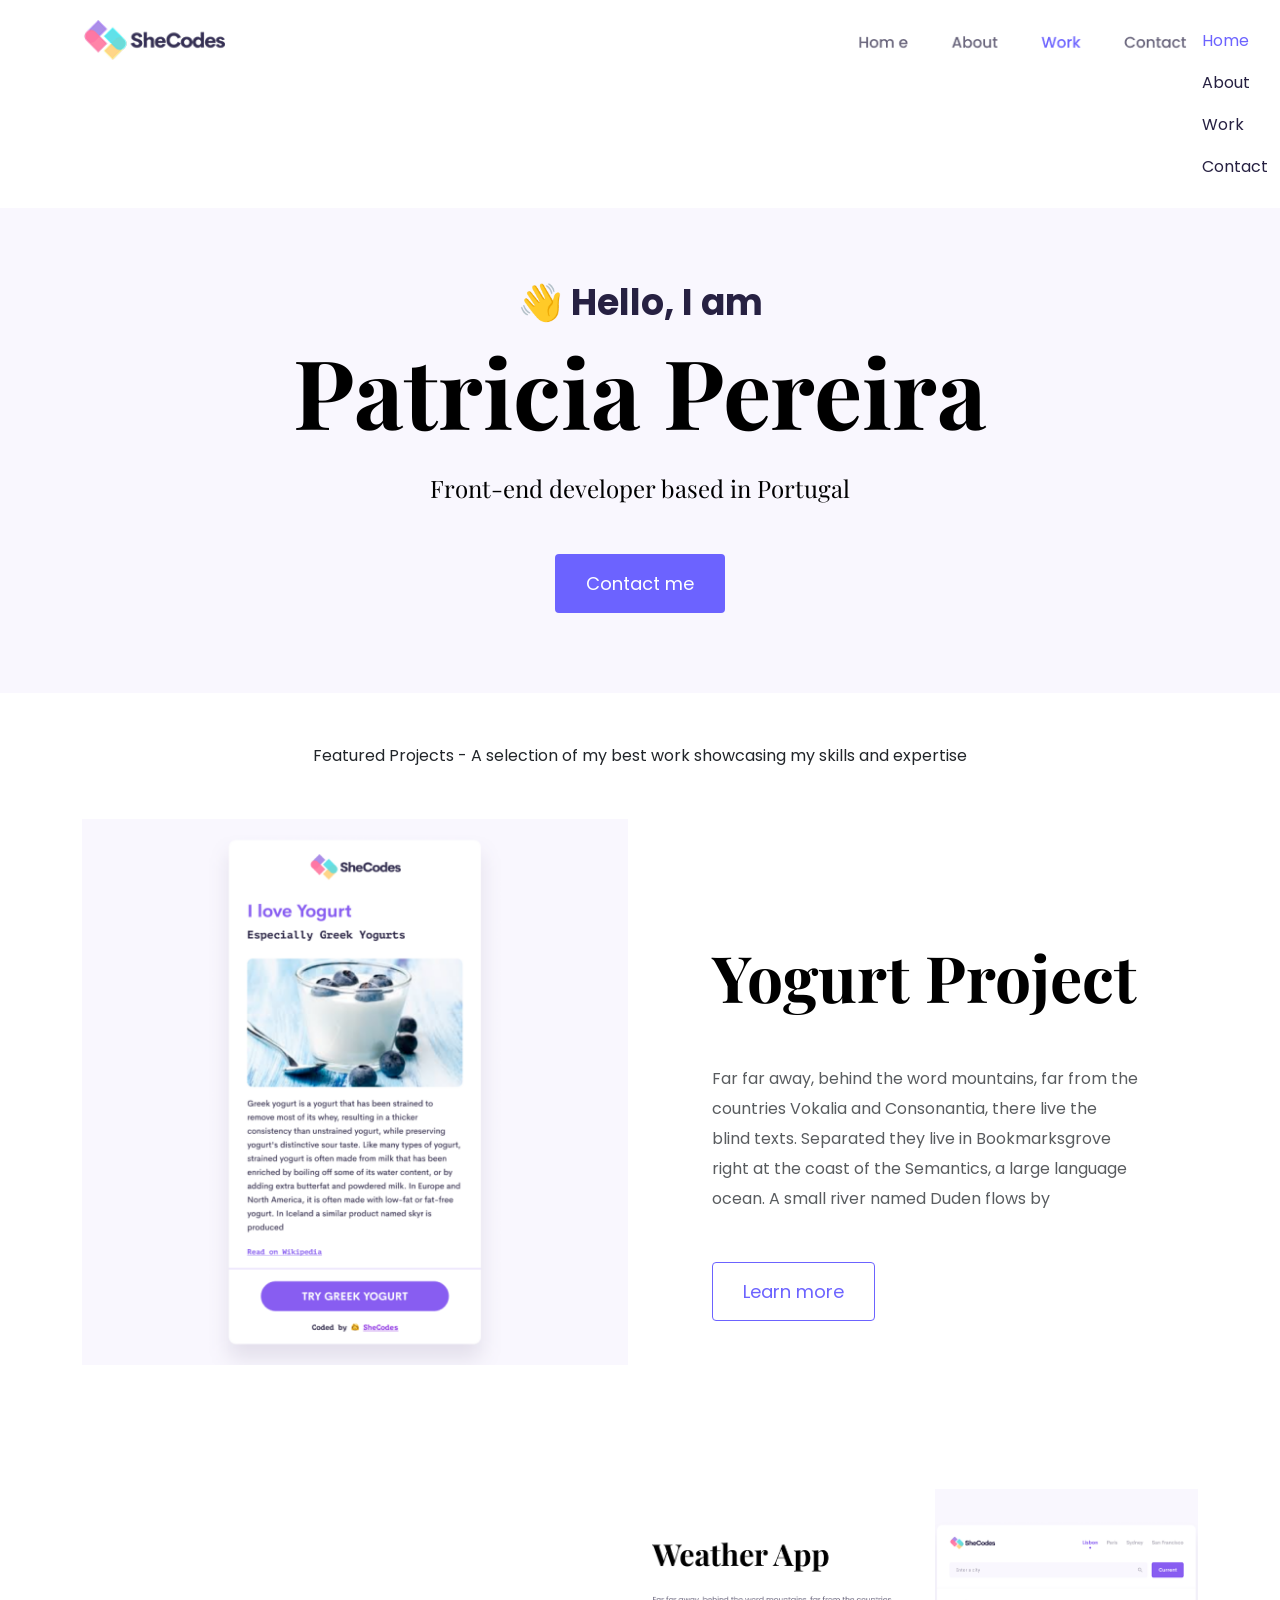
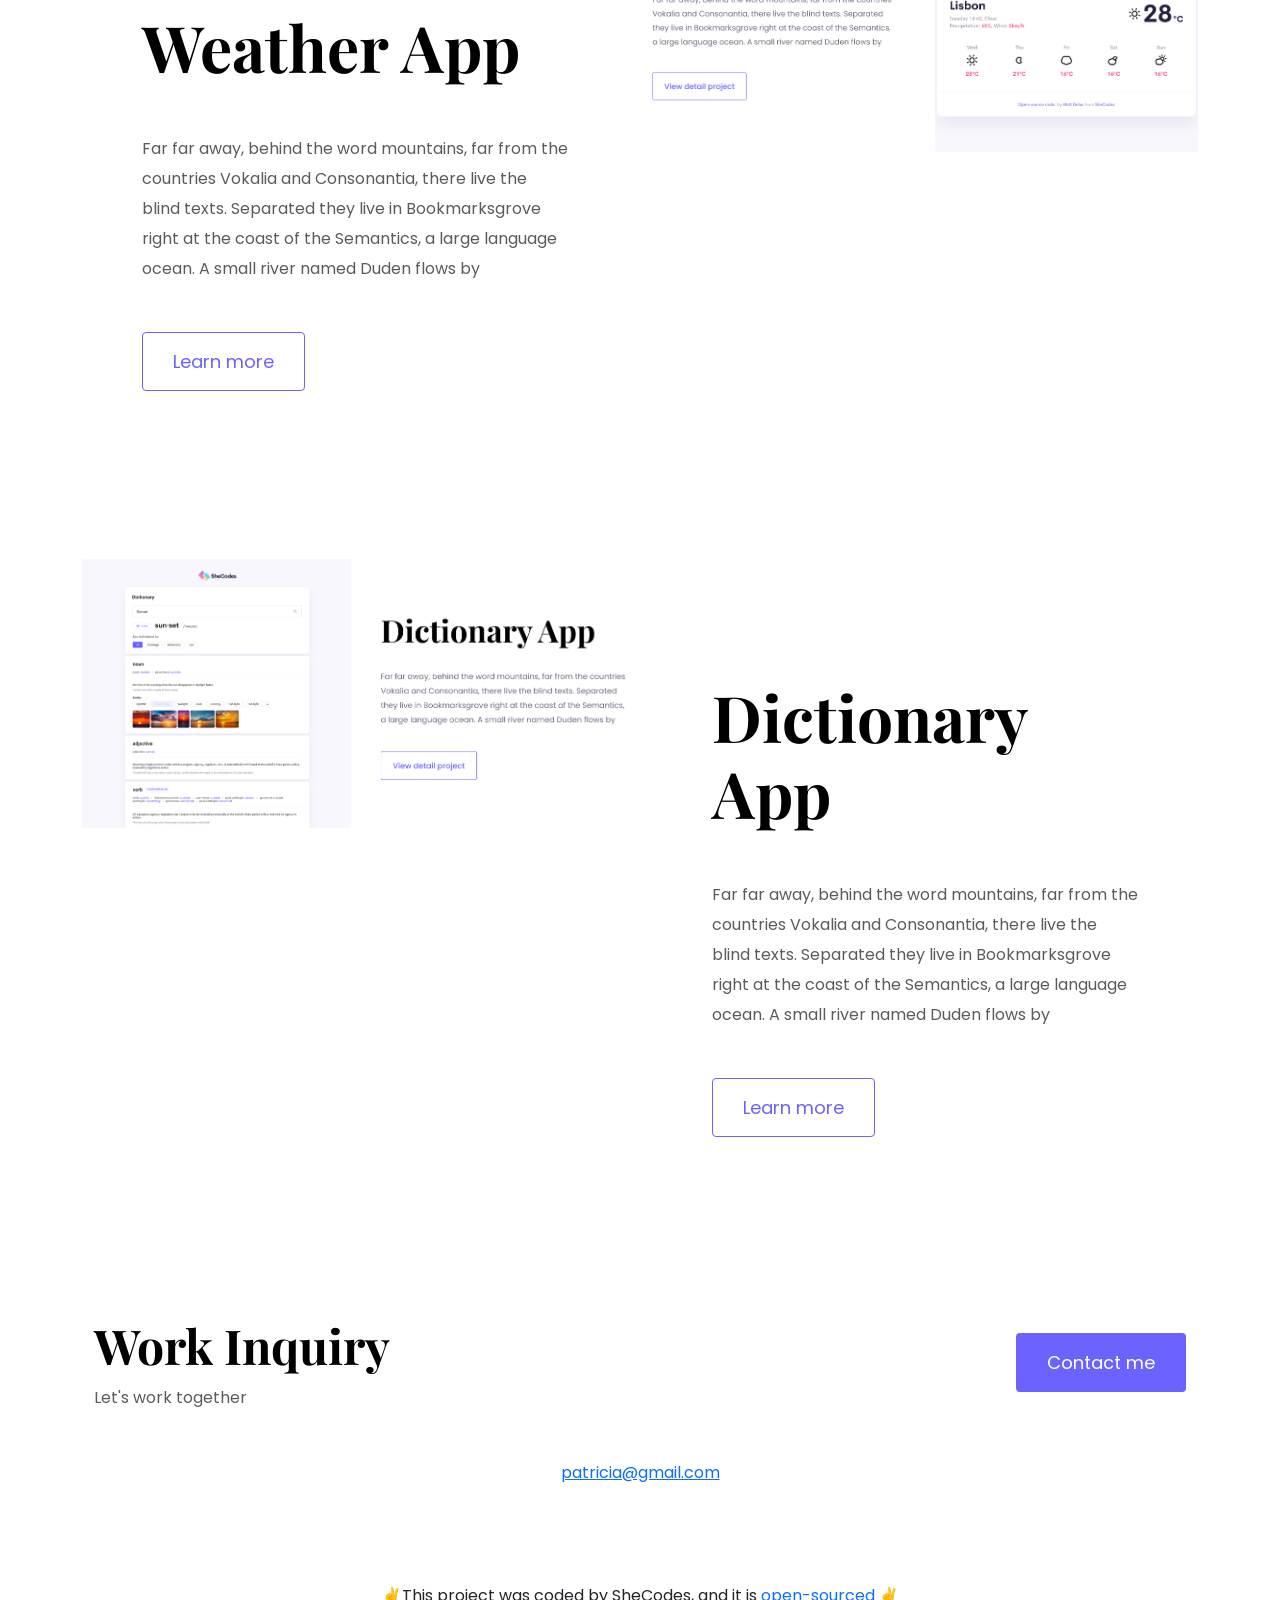
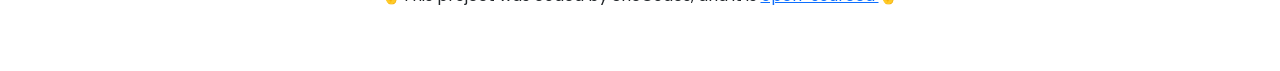
==== index.html @ 27d209f3 "Made the website SEO friendly and fixed the navigation and links" ====
<!doctype html>
<html lang="en">
  <head>
    <meta charset="UTF-8" />
    <meta http-equiv="X-UA-Compatible" content="IE=edge" />
    <meta name="viewport" content="width=device-width, initial-scale=1.0" />
    <meta
      name="description"
      content="Patricia is a front-end engineer based in Portugal"
    />
    <title>Front-end developer-Patricia Pereira</title>

    <link
      href="https://cdn.jsdelivr.net/npm/bootstrap@5.0.0-beta2/dist/css/bootstrap.min.css"
      rel="stylesheet"
      integrity="sha384-BmbxuPwQa2lc/FVzBcNJ7UAyJxM6wuqIj61tLrc4wSX0szH/Ev+nYRRuWlolflfl"
      crossorigin="anonymous"
    />
    <link rel="preconnect" href="https://fonts.gstatic.com" />
    <link
      href="https://fonts.googleapis.com/css2?family=Playfair+Display:wght@700&family=Poppins:wght@500;700&display=swap"
      rel="stylesheet"
    />
    <link rel="stylesheet" href="styles/portfolio.css" />

    <script
      src="https://cdn.jsdelivr.net/npm/bootstrap@5.0.0-beta2/dist/js/bootstrap.bundle.min.js"
      integrity="sha384-b5kHyXgcpbZJO/tY9Ul7kGkf1S0CWuKcCD38l8YkeH8z8QjE0GmW1gYU5S9FOnJ0"
      crossorigin="anonymous"
    ></script>
    <script
      src="https://kit.fontawesome.com/ddc3ee268a.js"
      crossorigin="anonymous"
    ></script>
  </head>
  <body>
    <div class="container">
      <nav class="d-flex justify-content-between">
        <a href="/" title="Homepage">
          <img
            src="images/logo.png"
            class="logo d-none d-md-block"
            alt="Patricia logo"
          />
          <img
            src="images/logo-small.jpg"
            class="logo d-block d-md-none"
            alt="Patricia logo"
          />
        </a>
        <ul>
          <li class="active">
            <a href="/" title="Homepage"> Home</a>
          </li>
          <li>
            <a href="/about.html" title="About Patricia"> About</a>
          </li>
          <li>
            <a href="/work.html" title="Patricia's work"> Work</a>
          </li>
          <li>
            <a href="/contact.html" title="Contact Patricia"> Contact</a>
          </li>
        </ul>
      </nav>
    </div>
    <div class="hero">
      <p>👋 Hello, I am</p>
      <h1>Patricia Pereira</h1>
      <h2 class="mb-5">Front-end developer based in Portugal</h2>
      <div>
        <a href="/contact.html" class="btn btn-branding" title="contact me"
          >Contact me</a
        >
      </div>
    </div>
    <p class="text-center m-5">
      Featured Projects - A selection of my best work showcasing my skills and
      expertise
    </p>
    <div class="container">
      <div class="row mb-5">
        <div class="col d-none d-lg-block">
          <img
            src="images/yogurt.png"
            class="img-fluid"
            alt="Yogurt project preview"
          />
        </div>
        <div class="col">
          <div class="project-desciption">
            <h2 class="mb-5">Yogurt Project</h2>
            <p class="mb-5 text-muted">
              Far far away, behind the word mountains, far from the countries
              Vokalia and Consonantia, there live the blind texts. Separated
              they live in Bookmarksgrove right at the coast of the Semantics, a
              large language ocean. A small river named Duden flows by
            </p>
            <a href="/work.html" class="btn btn-branding-outline">
              Learn more
            </a>
          </div>
        </div>
      </div>
      <div class="row mb-5">
        <div class="col">
          <div class="project-desciption">
            <h2 class="mb-5">Weather App</h2>
            <p class="mb-5 text-muted">
              Far far away, behind the word mountains, far from the countries
              Vokalia and Consonantia, there live the blind texts. Separated
              they live in Bookmarksgrove right at the coast of the Semantics, a
              large language ocean. A small river named Duden flows by
            </p>
            <a href="/work.html" class="btn btn-branding-outline">
              Learn more
            </a>
          </div>
        </div>
        <div class="col d-none d-lg-block">
          <img
            src="images/weather.png"
            class="img-fluid"
            alt="weather project preview"
          />
        </div>
      </div>
      <div class="row">
        <div class="col d-none d-lg-block">
          <img
            src="images/dictionary.png"
            class="img-fluid"
            alt="Dictionart App preview"
          />
        </div>
        <div class="col">
          <div class="project-desciption">
            <h2 class="mb-5">Dictionary App</h2>
            <p class="mb-5 text-muted">
              Far far away, behind the word mountains, far from the countries
              Vokalia and Consonantia, there live the blind texts. Separated
              they live in Bookmarksgrove right at the coast of the Semantics, a
              large language ocean. A small river named Duden flows by
            </p>
            <a href="/work.html" class="btn btn-branding-outline">
              Learn more
            </a>
          </div>
        </div>
      </div>
      <footer class="container">
        <div class="contact-box justify-content-between mb-5 d-none d-md-flex">
          <div>
            <h3>Work Inquiry</h3>
            <p class="text-muted">Let's work together</p>
          </div>

          <div>
            <a
              href="/contact.html"
              class="btn btn-branding mt-3"
              title="contact Patricia"
              >Contact me</a
            >
          </div>
        </div>
        <div class="d-flex justify-content-center mb-5">
          <a
            href="maito:patricia@gmail.com"
            class="email-link"
            title="Email Patricia"
            >patricia@gmail.com</a
          >
        </div>
        <div class="social-links d-flex justify-content-center mb-5">
          <a
            href="https://www.instagram.com/patricia"
            target="_blank"
            title="Instagram Profile"
            ><i class="fab fa-instagram"></i
          ></a>
          <a
            href="https://www.github.com/patricia"
            target="_blank"
            title="Github Profile"
            ><i class="fab fa-github"></i
          ></a>
          <a
            href="https://www.twitter.com/patricia"
            target="_blank"
            title="Twitter Profile"
            ><i class="fab fa-twitter"></i
          ></a>
        </div>
        <p class="text-center mt-5">
          ✌️This project was coded by SheCodes, and it is
          <a
            href="https://github.com/rudomachsi/french-poem-generator"
            target="_blank"
          >
            open-sourced
          </a>
          ✌️
        </p>
      </footer>
    </div>
  </body>
</html>
---- styles/portfolio.css ----
:root {
  --branding-color: #6c63ff;
  --secondary-color: #f9f7fe;
  --heading-font-family: "Playfair Display", serif;
  --default-font-family: "Poppins", sans-serif;
}

body {
  font-family: var(--default-font-family);
}

h1,
h2,
h3,
h4,
h5,
h6 {
  color: black;
  font-family: var(--heading-font-family);
  font-weight: bold;
}

h1 {
  font-size: 96px;
  line-height: 1.5;
}

h2 {
  font-size: 64px;
}

h3 {
  font-size: 48px;
}

p {
  font-weight: normal;
  font-size: 16px;
  line-height: 30px;
}

.hero {
  background: var(--secondary-color);
  text-align: center;
  padding: 80px 20px;
}

.hero p {
  font-size: 36px;
  font-weight: bold;
  margin: 0;
  color: #272142;
}

.hero h2 {
  font-family: var(--heading-font-family);
  font-weight: normal;
  line-height: 1.5;
  font-size: 24px;
}

.content-container {
  padding: 60px 20px;
}

.content h1 {
  font-size: 64px;
  line-height: 80px;
}

.content h2 {
  font-size: 18px;
  font-family: var(--default-font-family);
}
.content h3 {
  font-size: 24px;
  line-height: 1.5;

  font-family: var(--default-font-family);
}
.content p {
  font-size: 14px;
}

.content {
  margin: 30px;
}

.btn-branding {
  background: var(--branding-color);
  border-radius: 4px;
  color: white;
  font-size: 18px;
  line-height: 27px;
  padding: 15px 30px;
}

.btn-branding-outline {
  color: var(--branding-color);
  border: 1px solid var(--branding-color);
  border-radius: 4px;
  font-size: 18px;
  line-height: 27px;
  padding: 15px 30px;
}

.project-desciption {
  padding: 120px 60px;
}
.logo {
  max-height: 40px;
}
nav {
  padding: 20px 0;
}
nav ul {
  padding: 0;
  margin: 0;
}

nav li {
  display: inline;
  list-style: none;
  line-height: 42px;
  margin-left: 15px;
}

nav a {
  text-decoration: none;
  color: #272142;
  transition: all 100ms case-in-out;
}

nav a:hover,
nav li.active a {
  color: var(--branding-color);
}

footer {
  margin: 60px 0;
}
footer.contact-box {
  background: var(--secondary-color);
  padding: 30px 120;
  border-radius: 10px;
}
footer .contact-box p {
  margin: 0;
}

footer.email-link {
  text-decoration: none;
  color: black;
  font-size: 24px;
}

footer.email-link:hover {
  color: var(--branding-color);
}
footer.social-links a {
  margin: 0 20px;
  color: var(--branding-color);
  background: var(--secondary-color);
  padding: 10px 14px;
  border-radius: 50px;
  font-size: 18px;
  transition: all 150ms ease-in-out;
}

footer .social-links a:hover {
  color: white;
  background: var(--branding-color);
}
@media (max-width: 900px) {
  h1 {
    font-size: 44px;
    line-height: 56px;
  }

  h2 {
    font-size: 44px;
  }
  h3 {
    font-size: 26px;
  }

  .content {
    text-align: center;
    padding: 0;
  }

  .project-desciption {
    padding: 0;
    text-align: center;
  }
}
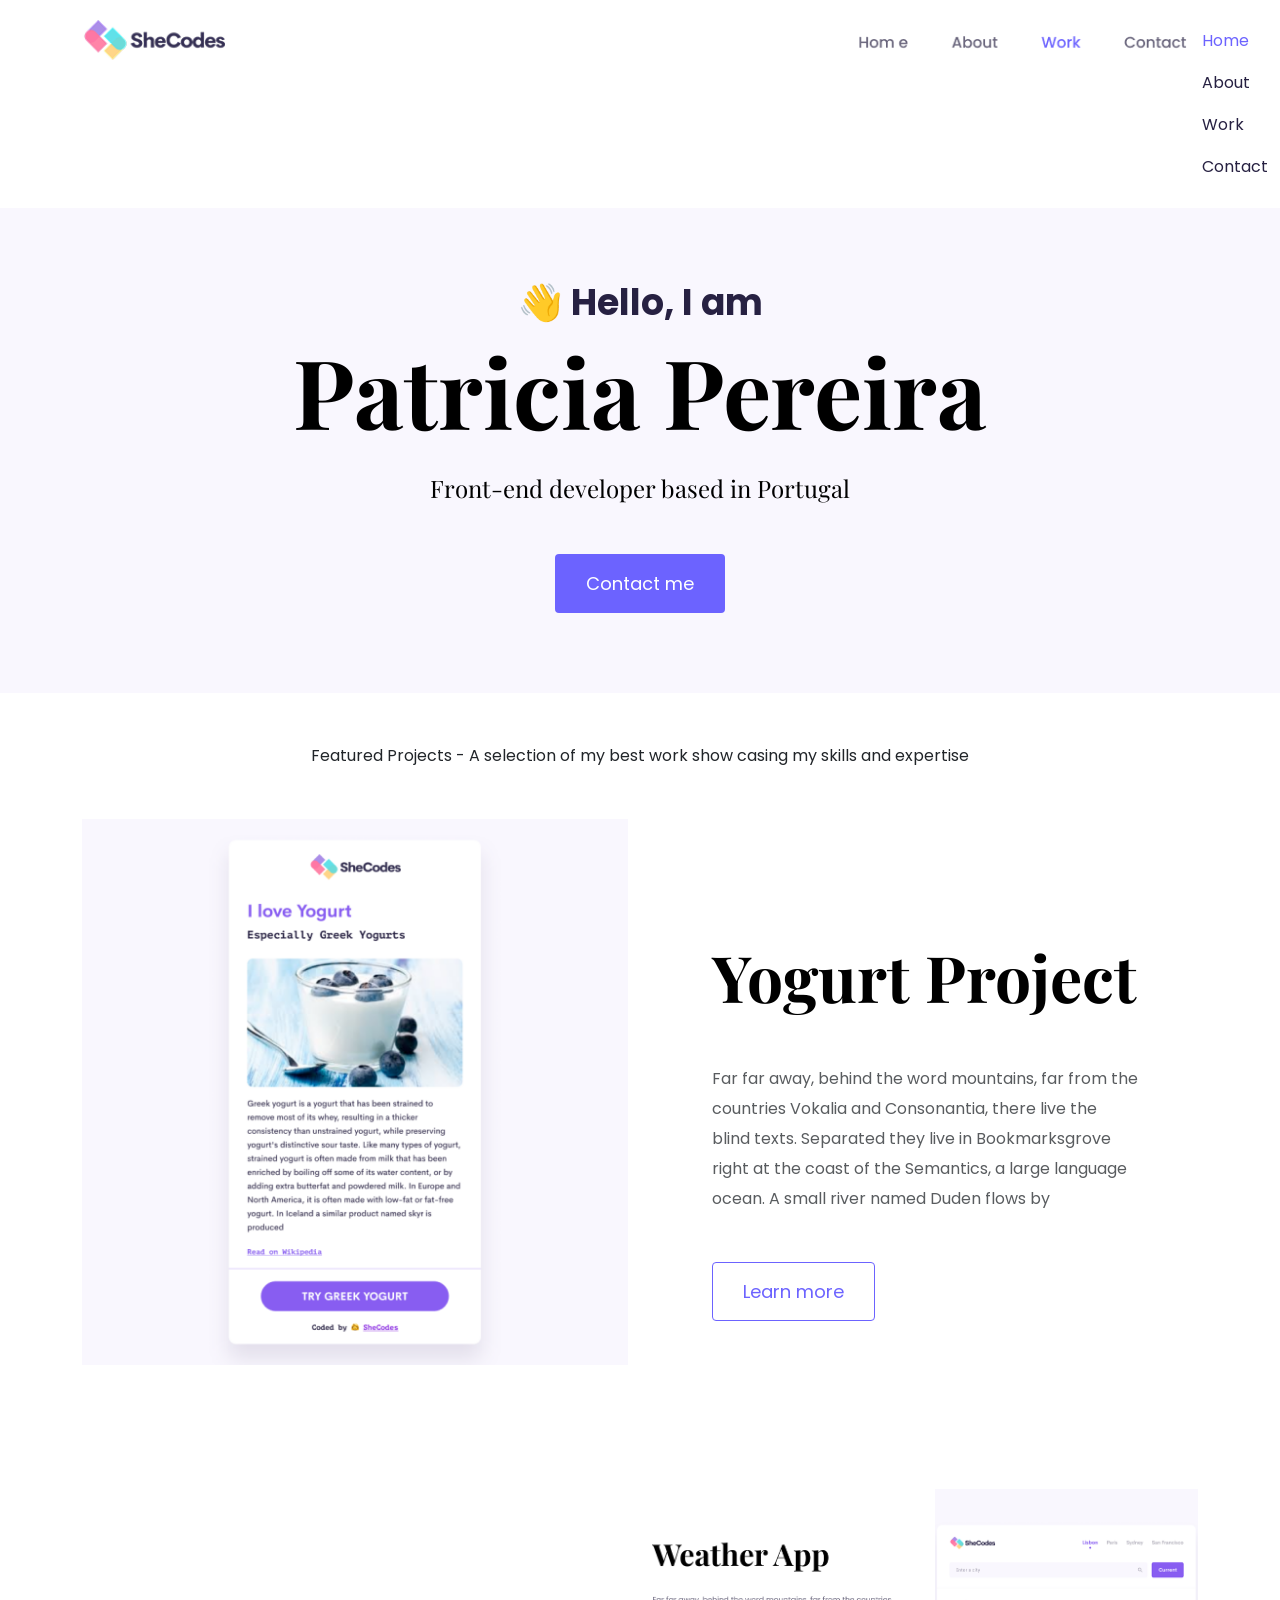
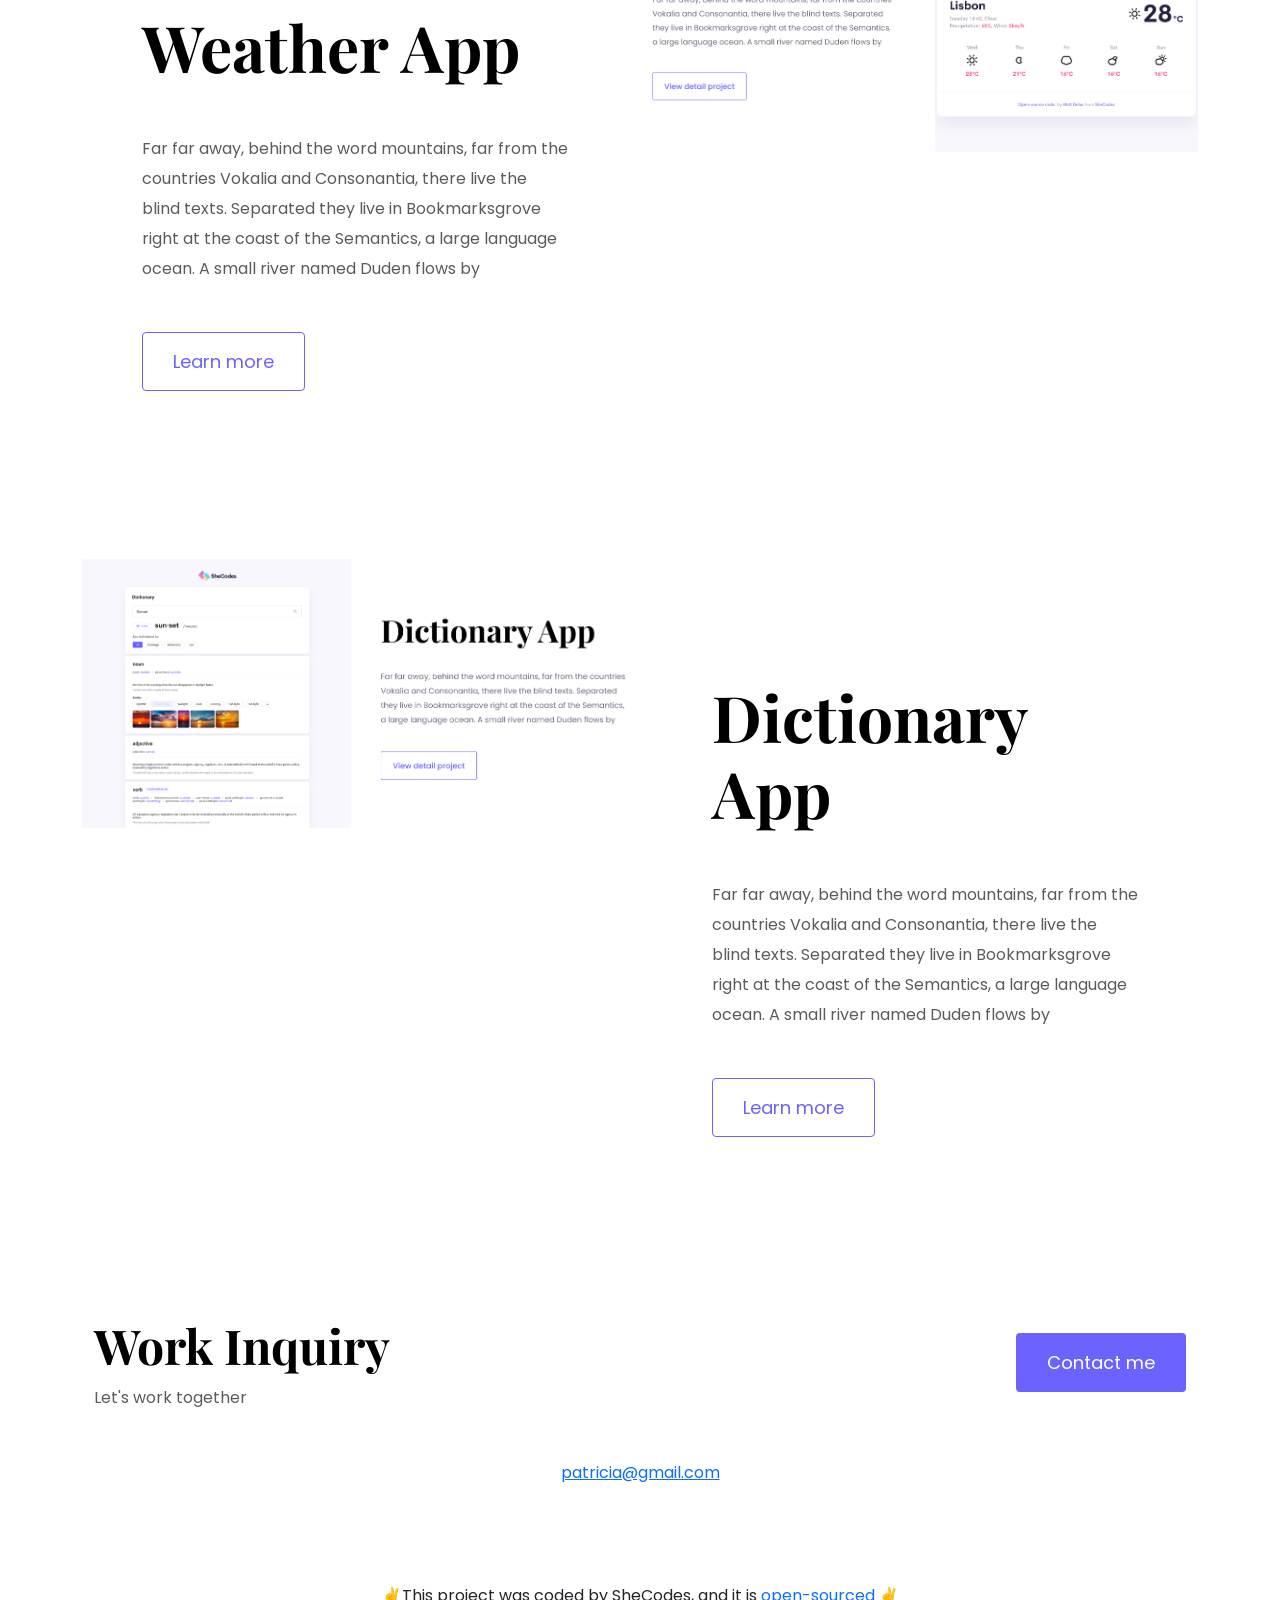
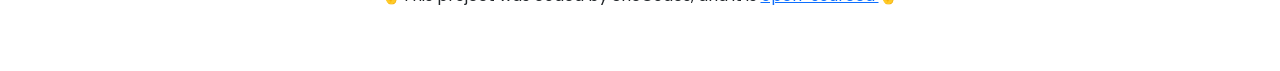
==== commit 5064594e: "updated the github link" ====
--- a/index.html
+++ b/index.html
@@ -75,7 +75,7 @@
       </div>
     </div>
     <p class="text-center m-5">
-      Featured Projects - A selection of my best work showcasing my skills and
+      Featured Projects - A selection of my best work show casing my skills and
       expertise
     </p>
     <div class="container">
@@ -194,10 +194,7 @@
         </div>
         <p class="text-center mt-5">
           ✌️This project was coded by SheCodes, and it is
-          <a
-            href="https://github.com/rudomachsi/french-poem-generator"
-            target="_blank"
-          >
+          <a href="https://github.com/rudomachsi/seo-projectt" target="_blank">
             open-sourced
           </a>
           ✌️
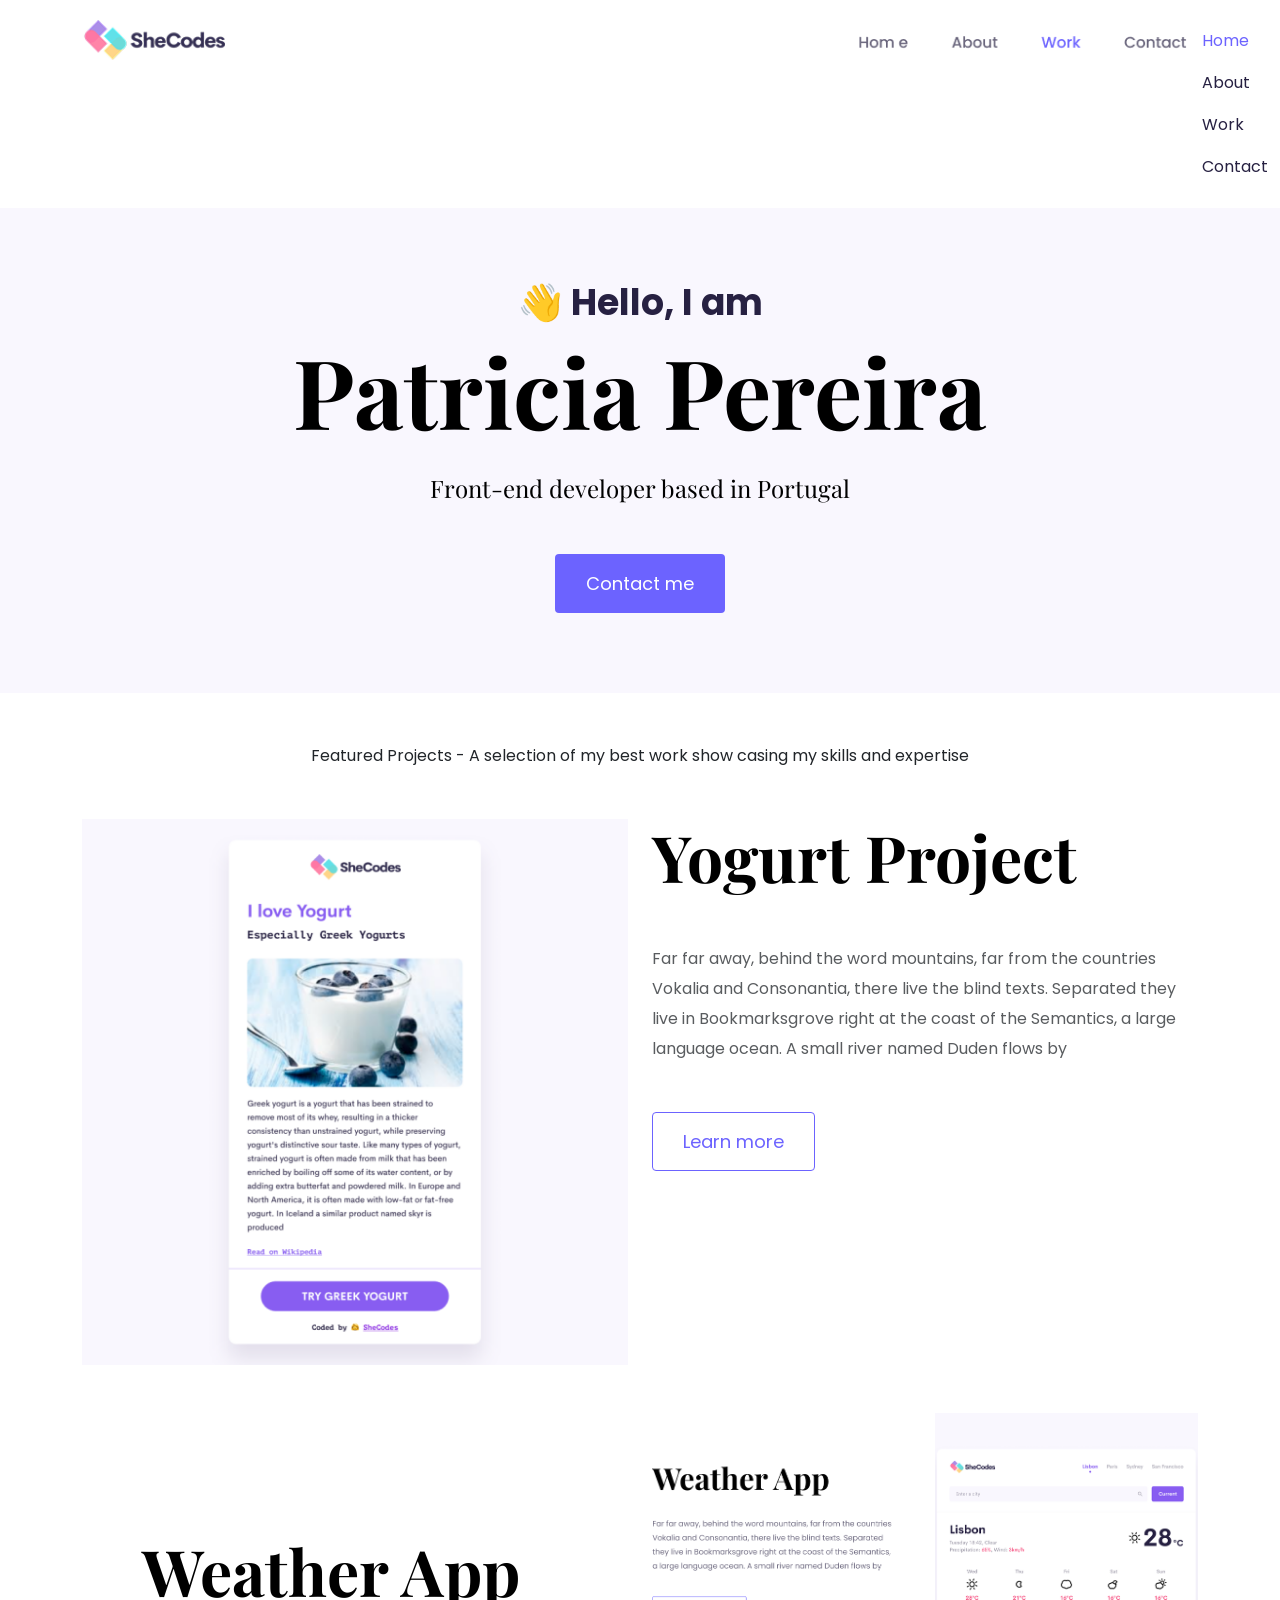
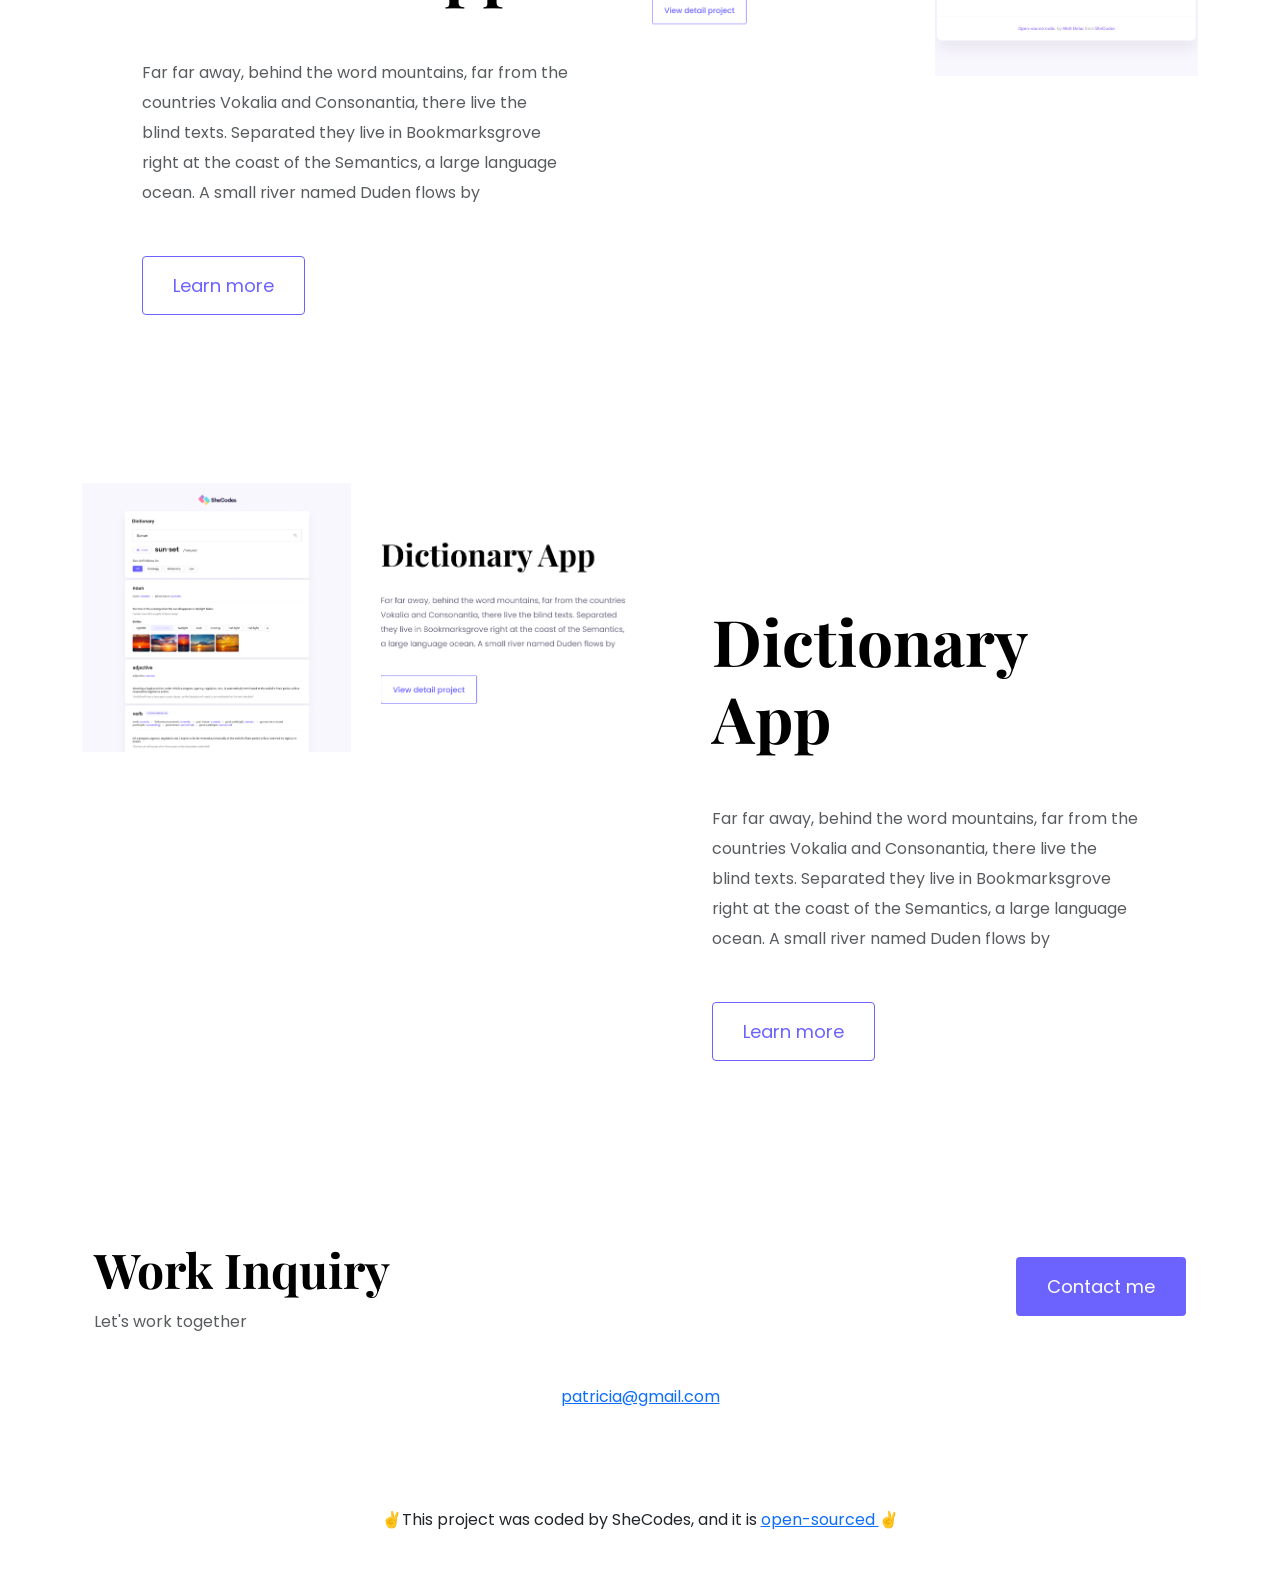
==== commit 7e742fd1: "updated html" ====
--- a/index.html
+++ b/index.html
@@ -88,7 +88,7 @@
           />
         </div>
         <div class="col">
-          <div class="project-desciption">
+          <div class="project-description">
             <h2 class="mb-5">Yogurt Project</h2>
             <p class="mb-5 text-muted">
               Far far away, behind the word mountains, far from the countries
